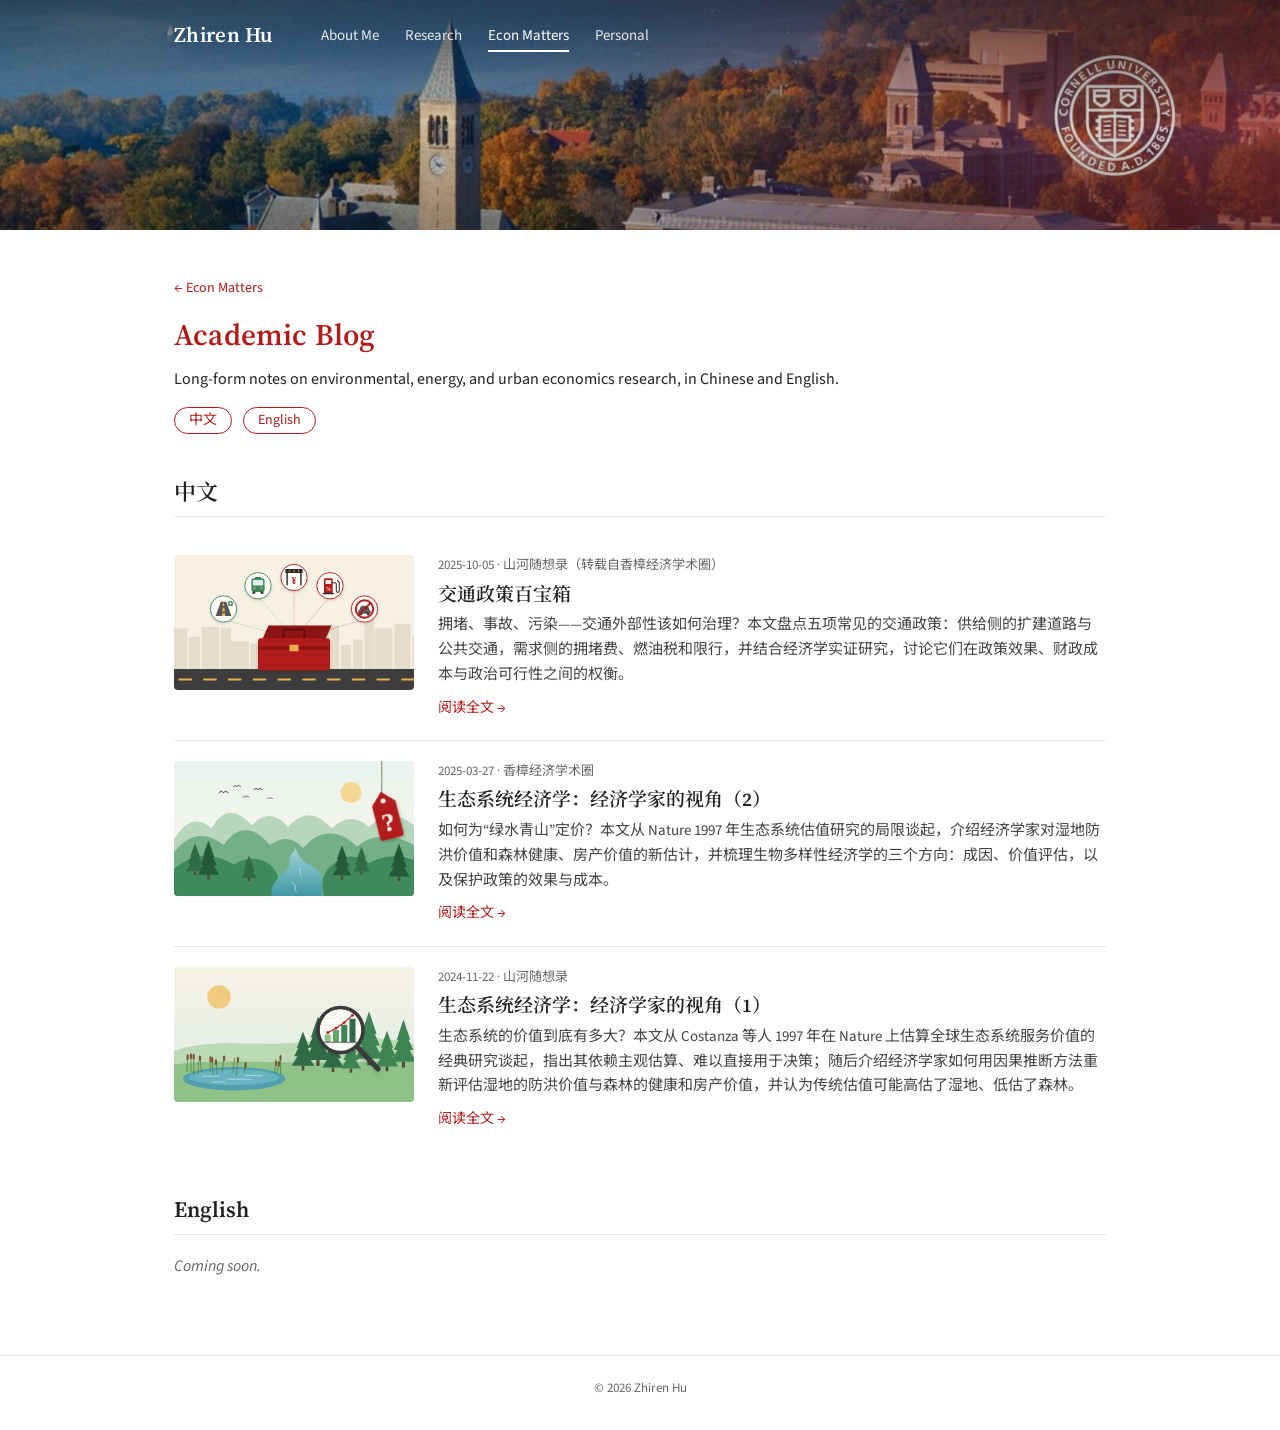
==== academic-blog.html @ 4528ad0d "Move Academic Blog to its own page; drop Weibo handle from Econ Matters Co-Authored-By: Claude Opus " ====
<!DOCTYPE html>
<html lang="en">
<head>
  <meta charset="utf-8">
  <meta name="viewport" content="width=device-width, initial-scale=1">
  <title>Academic Blog — Econ Matters — Zhiren Hu</title>
  <meta name="description" content="Academic Blog: Zhiren Hu's long-form notes on environmental, energy, and urban economics research, in Chinese and English.">
  <link rel="preconnect" href="https://fonts.googleapis.com">
  <link rel="preconnect" href="https://fonts.gstatic.com" crossorigin>
  <link rel="stylesheet" href="https://fonts.googleapis.com/css2?family=Source+Serif+4:ital,opsz,wght@0,8..60,400;0,8..60,600;1,8..60,400&family=Source+Sans+3:ital,wght@0,400;0,600;1,400&family=Noto+Serif+SC:wght@500;600&family=Noto+Sans+SC:wght@400;500&display=swap">
  <link rel="stylesheet" href="assets/style.css?v=4">
</head>
<body>
  <header class="site-header">
    <nav class="nav">
      <a class="brand" href="index.html">Zhiren Hu</a>
      <ul>
        <li><a href="index.html">About Me</a></li>
        <li><a href="research.html">Research</a></li>
        <li><a class="active" href="blog.html">Econ Matters</a></li>
        <li><a href="personal.html">Personal</a></li>
      </ul>
    </nav>
  </header>

  <main>
    <a class="back" href="blog.html">← Econ Matters</a>
    <h1 class="page-title">Academic Blog</h1>
    <p class="intro">Long-form notes on environmental, energy, and urban economics research, in Chinese and English.</p>
    <div class="lang-switch">
      <a href="#zh">中文</a>
      <a href="#en">English</a>
    </div>

    <h2 id="zh">中文</h2>

    <article class="post">
      <a class="cover" href="blog/transport-policy-toolbox.html"><img src="assets/img/blog/transport-policy-toolbox-cover.svg" alt="" loading="lazy"></a>
      <div class="post-body">
        <div class="post-meta"><time datetime="2025-10-05">2025-10-05</time> · 山河随想录（转载自香樟经济学术圈）</div>
        <h3 class="post-title"><a href="blog/transport-policy-toolbox.html">交通政策百宝箱</a></h3>
        <p class="post-excerpt">拥堵、事故、污染——交通外部性该如何治理？本文盘点五项常见的交通政策：供给侧的扩建道路与公共交通，需求侧的拥堵费、燃油税和限行，并结合经济学实证研究，讨论它们在政策效果、财政成本与政治可行性之间的权衡。</p>
        <a class="read-more" href="blog/transport-policy-toolbox.html">阅读全文 →</a>
      </div>
    </article>

    <article class="post">
      <a class="cover" href="blog/ecosystem-economics-2.html"><img src="assets/img/blog/ecosystem-economics-2-cover.svg" alt="" loading="lazy"></a>
      <div class="post-body">
        <div class="post-meta"><time datetime="2025-03-27">2025-03-27</time> · 香樟经济学术圈</div>
        <h3 class="post-title"><a href="blog/ecosystem-economics-2.html">生态系统经济学：经济学家的视角（2）</a></h3>
        <p class="post-excerpt">如何为“绿水青山”定价？本文从 Nature 1997 年生态系统估值研究的局限谈起，介绍经济学家对湿地防洪价值和森林健康、房产价值的新估计，并梳理生物多样性经济学的三个方向：成因、价值评估，以及保护政策的效果与成本。</p>
        <a class="read-more" href="blog/ecosystem-economics-2.html">阅读全文 →</a>
      </div>
    </article>

    <article class="post">
      <a class="cover" href="blog/ecosystem-economics-1.html"><img src="assets/img/blog/ecosystem-economics-1-cover.svg" alt="" loading="lazy"></a>
      <div class="post-body">
        <div class="post-meta"><time datetime="2024-11-22">2024-11-22</time> · 山河随想录</div>
        <h3 class="post-title"><a href="blog/ecosystem-economics-1.html">生态系统经济学：经济学家的视角（1）</a></h3>
        <p class="post-excerpt">生态系统的价值到底有多大？本文从 Costanza 等人 1997 年在 Nature 上估算全球生态系统服务价值的经典研究谈起，指出其依赖主观估算、难以直接用于决策；随后介绍经济学家如何用因果推断方法重新评估湿地的防洪价值与森林的健康和房产价值，并认为传统估值可能高估了湿地、低估了森林。</p>
        <a class="read-more" href="blog/ecosystem-economics-1.html">阅读全文 →</a>
      </div>
    </article>

    <h2 id="en">English</h2>
    <p class="empty-note">Coming soon.</p>
  </main>

  <footer>&copy; 2026 Zhiren Hu</footer>
</body>
</html>
---- assets/style.css ----
:root {
  --accent: #b31b1b;
  --accent-dark: #8a1414;
  --text: #222;
  --muted: #666;
  --line: #e6e6e6;
  --bg: #fff;
  --tag-bg: #f6eaea;
  --maxw: 980px;
  --sans: "Source Sans 3", "Noto Sans SC", "PingFang SC", "Microsoft YaHei", "Helvetica Neue", Arial, sans-serif;
  --serif: "Source Serif 4", "Noto Serif SC", "Songti SC", "SimSun", Georgia, serif;
}

* { box-sizing: border-box; }

html { scroll-behavior: smooth; }

body {
  margin: 0;
  font-family: var(--sans);
  font-size: 16px;
  -webkit-font-smoothing: antialiased;
  text-rendering: optimizeLegibility;
  line-height: 1.65;
  color: var(--text);
  background: var(--bg);
}

a { color: var(--accent); text-decoration: none; }
a:hover { text-decoration: underline; }

/* ---------- header ---------- */
.site-header {
  position: relative;
  height: 230px;
  /* banner.jpg is cropped so the Cornell seal sits on the image's vertical centre */
  background: url("img/banner.jpg?v=2") 85% center / cover no-repeat;
}
.site-header::after {
  content: "";
  position: absolute; inset: 0;
  background: linear-gradient(to bottom, rgba(0,0,0,.55), rgba(0,0,0,.15) 55%, rgba(0,0,0,.35));
}
.nav {
  position: relative; z-index: 1;
  max-width: var(--maxw);
  margin: 0 auto;
  padding: 18px 24px;
  display: flex; align-items: center; gap: 48px;
}
.nav .brand {
  color: #fff; font-family: var(--serif); font-weight: 600; font-size: 21px; letter-spacing: .3px;
}
.nav .brand:hover { text-decoration: none; }
.nav ul { list-style: none; margin: 0; padding: 0; display: flex; gap: 26px; }
.nav ul a {
  color: rgba(255,255,255,.88); font-size: 15px; padding-bottom: 4px;
  border-bottom: 2px solid transparent;
}
.nav ul a:hover { color: #fff; text-decoration: none; }
.nav ul a.active { color: #fff; border-bottom-color: #fff; }

/* ---------- main ---------- */
main {
  max-width: var(--maxw);
  margin: 0 auto;
  padding: 44px 24px 60px;
}

h1 {
  font-family: var(--serif);
  color: var(--accent);
  font-weight: 600;
  font-size: 30px;
  letter-spacing: .2px;
  margin: 0 0 18px;
}
h1 .zh { font-size: 26px; font-weight: 500; margin-left: 8px; letter-spacing: 2px; }

h2 {
  font-family: var(--serif);
  font-weight: 600;
  font-size: 22px;
  color: var(--text);
  border-bottom: 1px solid var(--line);
  padding-bottom: 6px;
  margin: 40px 0 18px;
}
h2:first-child { margin-top: 0; }

/* ---------- about ---------- */
.about {
  display: grid;
  grid-template-columns: 270px 1fr;
  gap: 44px;
  align-items: start;
}
.about img.photo {
  width: 100%;
  border-radius: 4px;
  box-shadow: 0 2px 12px rgba(0,0,0,.12);
}
.about p { margin: 0 0 14px; }

.topic-1 { color: var(--accent); font-weight: 600; }
.topic-2 { color: #2e7d32; font-weight: 600; }
.topic-3 { color: #1565c0; font-weight: 600; }

.info {
  display: grid;
  grid-template-columns: 130px 1fr;
  row-gap: 8px;
  margin-top: 26px;
  padding-top: 20px;
  border-top: 1px solid var(--line);
}
.info dt { font-weight: 600; color: var(--muted); }
.info dd { margin: 0; }

.affil-logo { margin-top: 22px; width: 100%; max-width: 270px; display: block; }

/* ---------- papers ---------- */
.paper {
  padding: 16px 0 18px;
  border-bottom: 1px solid var(--line);
}
.paper:last-child { border-bottom: none; }
.paper .title {
  font-family: var(--serif);
  font-weight: 600;
  font-size: 17.5px;
  line-height: 1.4;
  color: var(--text);
}
.paper .num {
  color: var(--accent);
  margin-right: 10px;
}
.paper .authors { color: var(--muted); margin-top: 2px; }
.paper .venue { font-style: italic; margin-top: 2px; }
.paper .links { margin-top: 6px; font-size: 14px; }
.paper .links a {
  display: inline-block;
  border: 1px solid var(--accent);
  border-radius: 3px;
  padding: 1px 9px;
  margin: 2px 6px 2px 0;
}
.paper .links a:hover { background: var(--accent); color: #fff; text-decoration: none; }
.tag {
  display: inline-block;
  background: var(--tag-bg);
  color: var(--accent-dark);
  font-family: var(--sans);
  font-weight: 400;
  font-size: 12px;
  line-height: 1.6;
  border-radius: 10px;
  padding: 0 10px;
  margin-left: 10px;
  vertical-align: 2px;
  white-space: nowrap;
}
.tag + .tag { margin-left: 5px; }

.intro { margin: 0 0 10px; }

/* ---------- blog ---------- */
main > .back { font-size: 14px; display: inline-block; margin-bottom: 10px; }
.page-title { margin-bottom: 6px; }
.lang-switch { margin: 14px 0 6px; }
.lang-switch a {
  display: inline-block;
  border: 1px solid var(--accent);
  border-radius: 14px;
  padding: 1px 14px;
  margin-right: 8px;
  font-size: 14px;
}
.lang-switch a:hover { background: var(--accent); color: #fff; text-decoration: none; }
h2[id], h3[id] { scroll-margin-top: 20px; }

.modules {
  display: grid;
  grid-template-columns: repeat(2, 1fr);
  gap: 18px;
  margin: 24px 0 8px;
}
.module {
  display: flex;
  flex-direction: column;
  gap: 6px;
  padding: 18px 20px 16px;
  border: 1px solid var(--line);
  border-radius: 8px;
  color: var(--text);
  transition: border-color .2s, box-shadow .2s, transform .2s;
}
.module:hover {
  text-decoration: none;
  border-color: var(--accent);
  box-shadow: 0 6px 18px rgba(0,0,0,.08);
  transform: translateY(-2px);
}
.module-icon {
  width: 38px; height: 38px;
  border-radius: 50%;
  background: var(--tag-bg);
  display: flex; align-items: center; justify-content: center;
}
.module-icon svg {
  width: 21px; height: 21px;
  fill: none;
  stroke: var(--accent);
  stroke-width: 1.7;
  stroke-linecap: round;
  stroke-linejoin: round;
}
.module-title { font-family: var(--serif); font-weight: 600; font-size: 19px; margin-top: 4px; }
.module-desc { color: #555; font-size: 14.5px; line-height: 1.55; flex: 1; }
.module-go { color: var(--accent); font-size: 14px; }

.blog-lang {
  font-family: var(--serif);
  font-weight: 600;
  font-size: 18px;
  color: var(--accent);
  margin: 26px 0 0;
}

.post {
  display: grid;
  grid-template-columns: 240px 1fr;
  gap: 24px;
  padding: 20px 0;
  border-bottom: 1px solid var(--line);
}
.post:last-of-type { border-bottom: none; }
.post .cover {
  display: block;
  aspect-ratio: 16 / 9;
  overflow: hidden;
  border-radius: 4px;
  background: #f2f2f2;
}
.post .cover img {
  width: 100%; height: 100%;
  object-fit: cover;
  transition: transform .3s ease;
}
.post .cover:hover img { transform: scale(1.04); }
.post-meta { color: var(--muted); font-size: 13px; }
.post-title {
  font-family: var(--serif);
  font-weight: 600;
  font-size: 19px;
  line-height: 1.4;
  margin: 4px 0 6px;
}
.post-title a { color: var(--text); }
.post-title a:hover { color: var(--accent); text-decoration: none; }
.post-excerpt { margin: 0 0 6px; color: #444; font-size: 15px; }
.read-more { font-size: 14px; }
.empty-note { color: var(--muted); font-style: italic; }

/* ---------- single post ---------- */
.post-page { max-width: 720px; margin: 0 auto; }
.post-page .back { font-size: 14px; display: inline-block; }
.post-page-title {
  font-size: 30px;
  line-height: 1.35;
  margin: 14px 0 6px;
}
.post-subtitle {
  font-family: var(--serif);
  font-size: 19px;
  color: #555;
  margin: 0 0 8px;
}
.post-page .post-meta { margin-bottom: 22px; }
.hero { margin: 0 0 28px; }
.hero img { width: 100%; max-height: 420px; object-fit: cover; border-radius: 4px; display: block; }
.hero figcaption { color: var(--muted); font-size: 13px; text-align: center; margin-top: 6px; }
.post-page p { margin: 0 0 1.1em; line-height: 1.9; text-align: justify; }
.post-page h2 { margin-top: 36px; }
.post-page .sec-num {
  color: var(--accent);
  margin-right: 10px;
}
.refs {
  font-size: 14px;
  line-height: 1.6;
  color: #444;
  padding-left: 1.6em;
}
.refs li { margin-bottom: 6px; }
.post-page .post-source {
  color: var(--muted);
  font-size: 14px;
  border-top: 1px solid var(--line);
  padding-top: 14px;
  margin-top: 32px;
}

/* ---------- footer ---------- */
footer {
  border-top: 1px solid var(--line);
  color: var(--muted);
  font-size: 13px;
  text-align: center;
  padding: 22px 24px 30px;
}

/* ---------- responsive ---------- */
@media (max-width: 760px) {
  .site-header {
    height: 170px;
    background-position: 84.5% center;
  }
  .nav { flex-direction: column; align-items: flex-start; gap: 10px; }
  .nav ul { gap: 14px; }
  .nav ul a { font-size: 14px; }
  .about { grid-template-columns: 1fr; gap: 24px; }
  .about .side { max-width: 170px; }
  .affil-logo { display: none; }
  .info { grid-template-columns: 105px 1fr; }
  .post { grid-template-columns: 1fr; gap: 12px; }
  .modules { grid-template-columns: 1fr; }
  main { padding-top: 30px; }
}
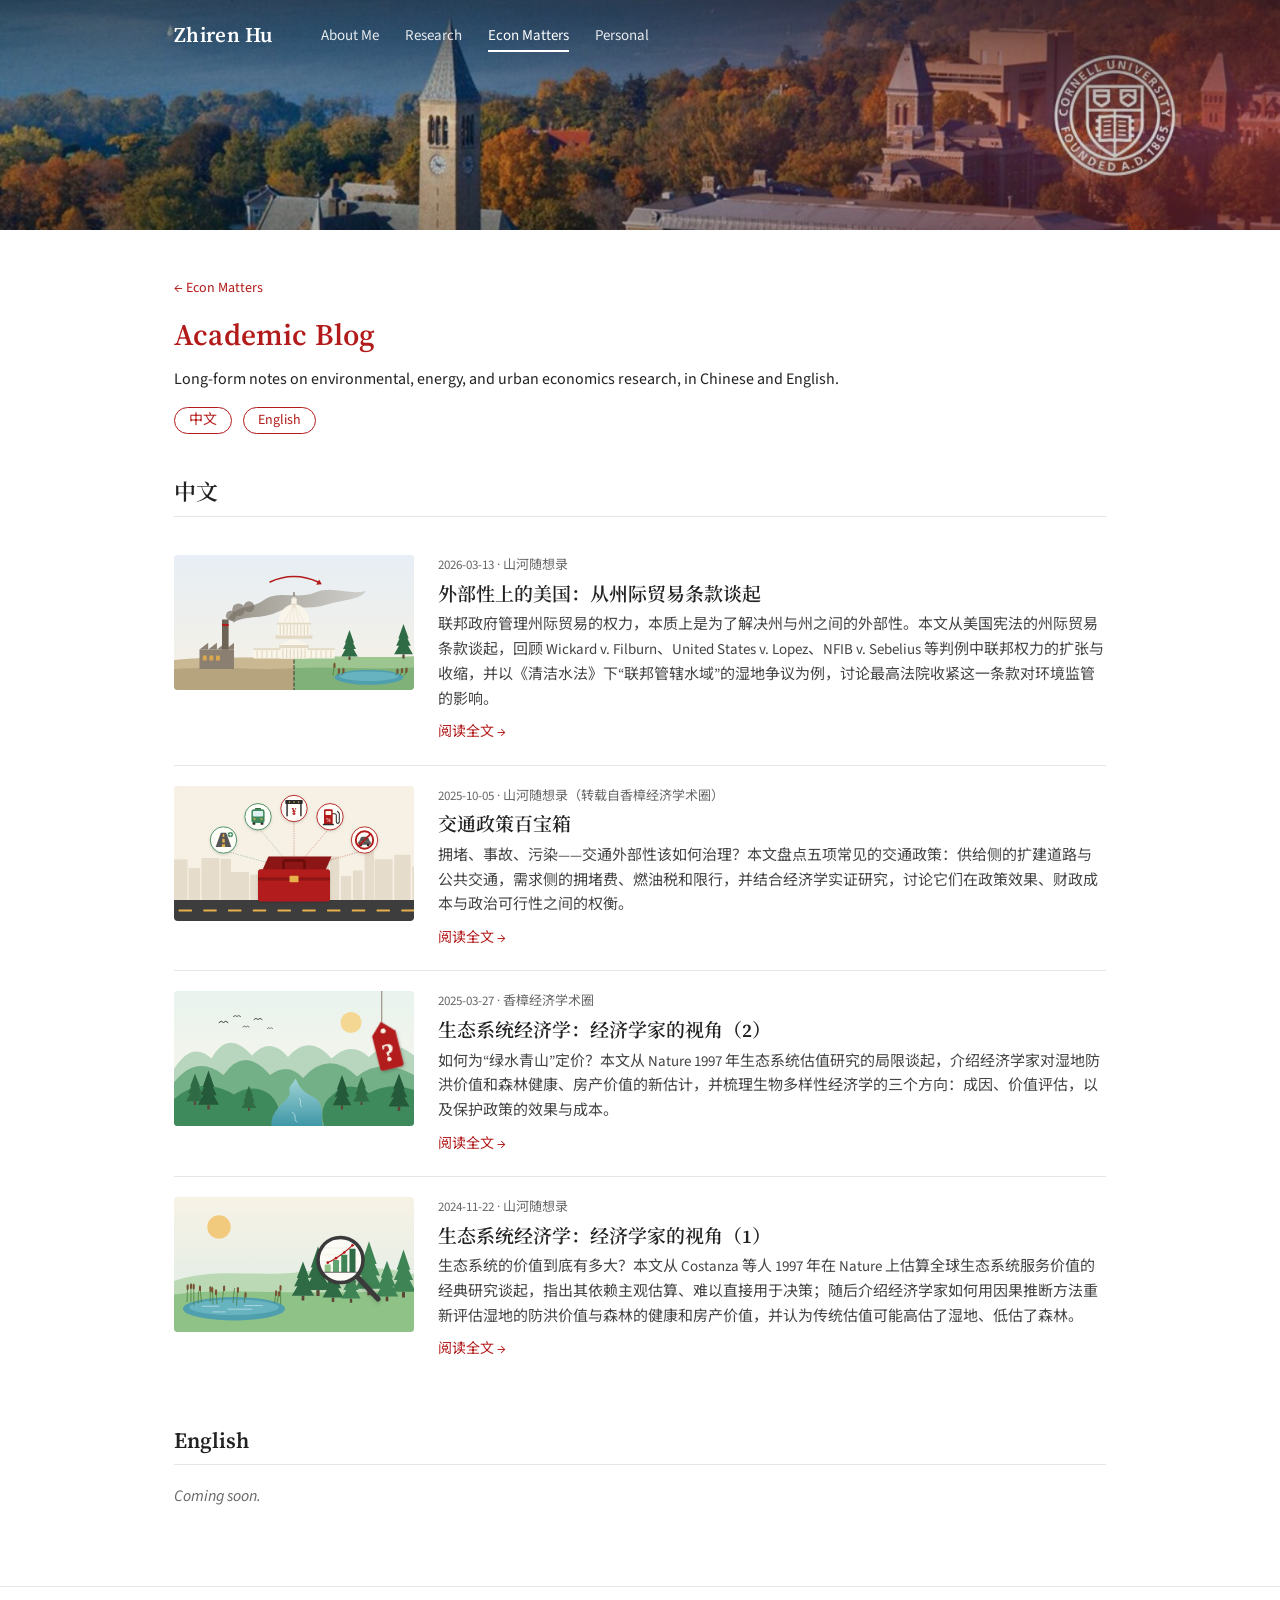
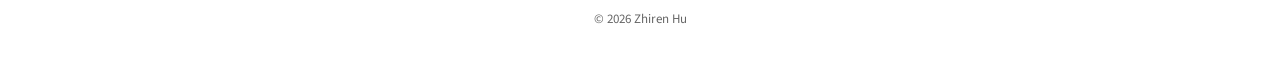
==== commit e4782b53: "Academic Blog: add 外部性上的美国 post with illustrated cover Co-Authored-By: Claude Opus 5.5 <noreply@anth" ====
--- a/academic-blog.html
+++ b/academic-blog.html
@@ -8,7 +8,7 @@
   <link rel="preconnect" href="https://fonts.googleapis.com">
   <link rel="preconnect" href="https://fonts.gstatic.com" crossorigin>
   <link rel="stylesheet" href="https://fonts.googleapis.com/css2?family=Source+Serif+4:ital,opsz,wght@0,8..60,400;0,8..60,600;1,8..60,400&family=Source+Sans+3:ital,wght@0,400;0,600;1,400&family=Noto+Serif+SC:wght@500;600&family=Noto+Sans+SC:wght@400;500&display=swap">
-  <link rel="stylesheet" href="assets/style.css?v=4">
+  <link rel="stylesheet" href="assets/style.css?v=5">
 </head>
 <body>
   <header class="site-header">
@@ -33,6 +33,16 @@
     </div>
 
     <h2 id="zh">中文</h2>
+
+    <article class="post">
+      <a class="cover" href="blog/us-interstate-commerce-externality.html"><img src="assets/img/blog/us-interstate-commerce-externality-cover.svg" alt="" loading="lazy"></a>
+      <div class="post-body">
+        <div class="post-meta"><time datetime="2026-03-13">2026-03-13</time> · 山河随想录</div>
+        <h3 class="post-title"><a href="blog/us-interstate-commerce-externality.html">外部性上的美国：从州际贸易条款谈起</a></h3>
+        <p class="post-excerpt">联邦政府管理州际贸易的权力，本质上是为了解决州与州之间的外部性。本文从美国宪法的州际贸易条款谈起，回顾 Wickard v. Filburn、United States v. Lopez、NFIB v. Sebelius 等判例中联邦权力的扩张与收缩，并以《清洁水法》下“联邦管辖水域”的湿地争议为例，讨论最高法院收紧这一条款对环境监管的影响。</p>
+        <a class="read-more" href="blog/us-interstate-commerce-externality.html">阅读全文 →</a>
+      </div>
+    </article>
 
     <article class="post">
       <a class="cover" href="blog/transport-policy-toolbox.html"><img src="assets/img/blog/transport-policy-toolbox-cover.svg" alt="" loading="lazy"></a>
--- a/assets/style.css
+++ b/assets/style.css
@@ -328,3 +328,27 @@
   .modules { grid-template-columns: 1fr; }
   main { padding-top: 30px; }
 }
+
+/* ---------- news timeline (GitHub-style) ---------- */
+.news { margin-top: 48px; }
+.timeline { list-style: none; margin: 0; padding: 0; position: relative; }
+.timeline::before {
+  content: ""; position: absolute; top: 6px; bottom: 6px; left: 15px;
+  width: 2px; background: #d0d7de;
+}
+.tl-item { position: relative; display: flex; gap: 16px; padding: 0 0 22px; }
+.tl-item:last-child { padding-bottom: 0; }
+.tl-icon {
+  position: relative; z-index: 1; flex: 0 0 32px; height: 32px; border-radius: 50%;
+  display: flex; align-items: center; justify-content: center;
+  background: #f6f8fa; border: 2px solid #fff; box-shadow: 0 0 0 1px #d0d7de; color: #57606a;
+}
+.tl-icon svg { width: 16px; height: 16px; fill: none; stroke: currentColor; stroke-width: 1.5; stroke-linecap: round; stroke-linejoin: round; }
+.tl-green  { background: #1f883d; color: #fff; box-shadow: none; }
+.tl-purple { background: #8250df; color: #fff; box-shadow: none; }
+.tl-blue   { background: #0969da; color: #fff; box-shadow: none; }
+.tl-orange { background: #bc4c00; color: #fff; box-shadow: none; }
+.tl-gray   { background: #6e7781; color: #fff; box-shadow: none; }
+.tl-body { flex: 1; padding-top: 4px; }
+.tl-body time { display: block; font-size: 13px; font-weight: 600; color: var(--muted); letter-spacing: .3px; margin-bottom: 2px; }
+.tl-body p { margin: 0; }
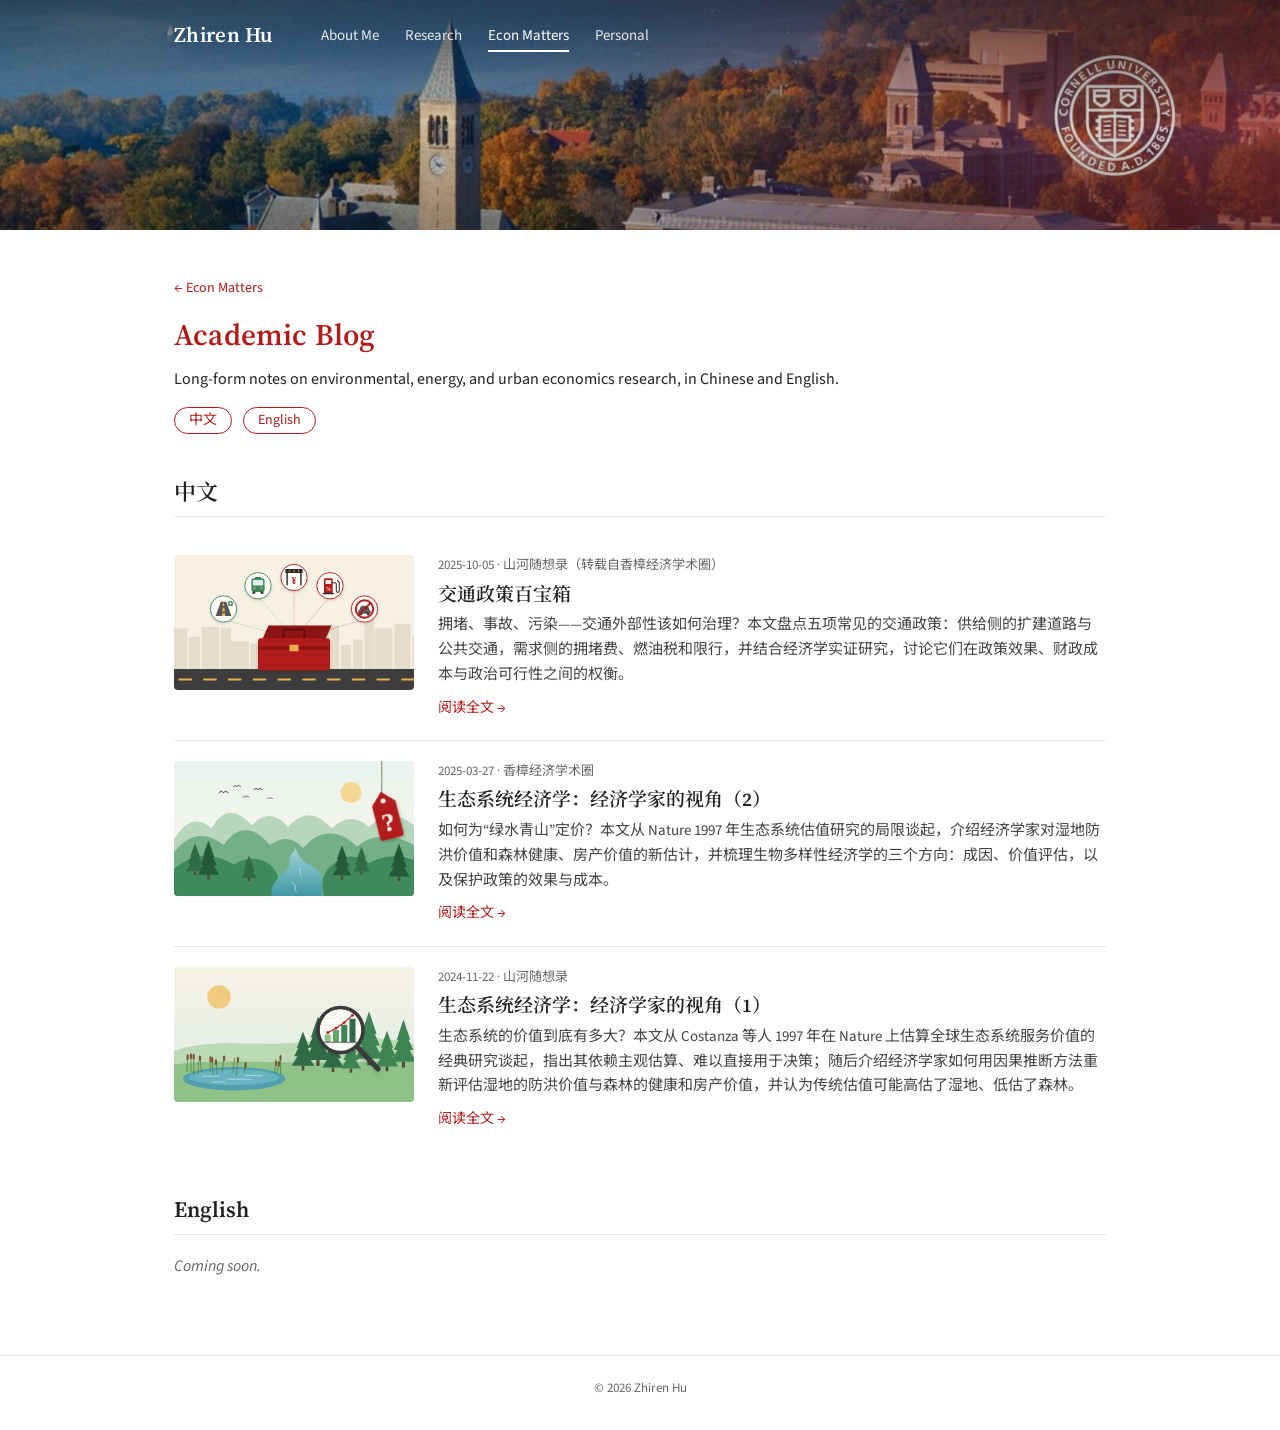
==== commit a96f8d43: "Remove 外部性上的美国 post Co-Authored-By: Claude Opus 5.5 <noreply@anthropic.com>" ====
--- a/academic-blog.html
+++ b/academic-blog.html
@@ -33,16 +33,6 @@
     </div>
 
     <h2 id="zh">中文</h2>
-
-    <article class="post">
-      <a class="cover" href="blog/us-interstate-commerce-externality.html"><img src="assets/img/blog/us-interstate-commerce-externality-cover.svg" alt="" loading="lazy"></a>
-      <div class="post-body">
-        <div class="post-meta"><time datetime="2026-03-13">2026-03-13</time> · 山河随想录</div>
-        <h3 class="post-title"><a href="blog/us-interstate-commerce-externality.html">外部性上的美国：从州际贸易条款谈起</a></h3>
-        <p class="post-excerpt">联邦政府管理州际贸易的权力，本质上是为了解决州与州之间的外部性。本文从美国宪法的州际贸易条款谈起，回顾 Wickard v. Filburn、United States v. Lopez、NFIB v. Sebelius 等判例中联邦权力的扩张与收缩，并以《清洁水法》下“联邦管辖水域”的湿地争议为例，讨论最高法院收紧这一条款对环境监管的影响。</p>
-        <a class="read-more" href="blog/us-interstate-commerce-externality.html">阅读全文 →</a>
-      </div>
-    </article>
 
     <article class="post">
       <a class="cover" href="blog/transport-policy-toolbox.html"><img src="assets/img/blog/transport-policy-toolbox-cover.svg" alt="" loading="lazy"></a>
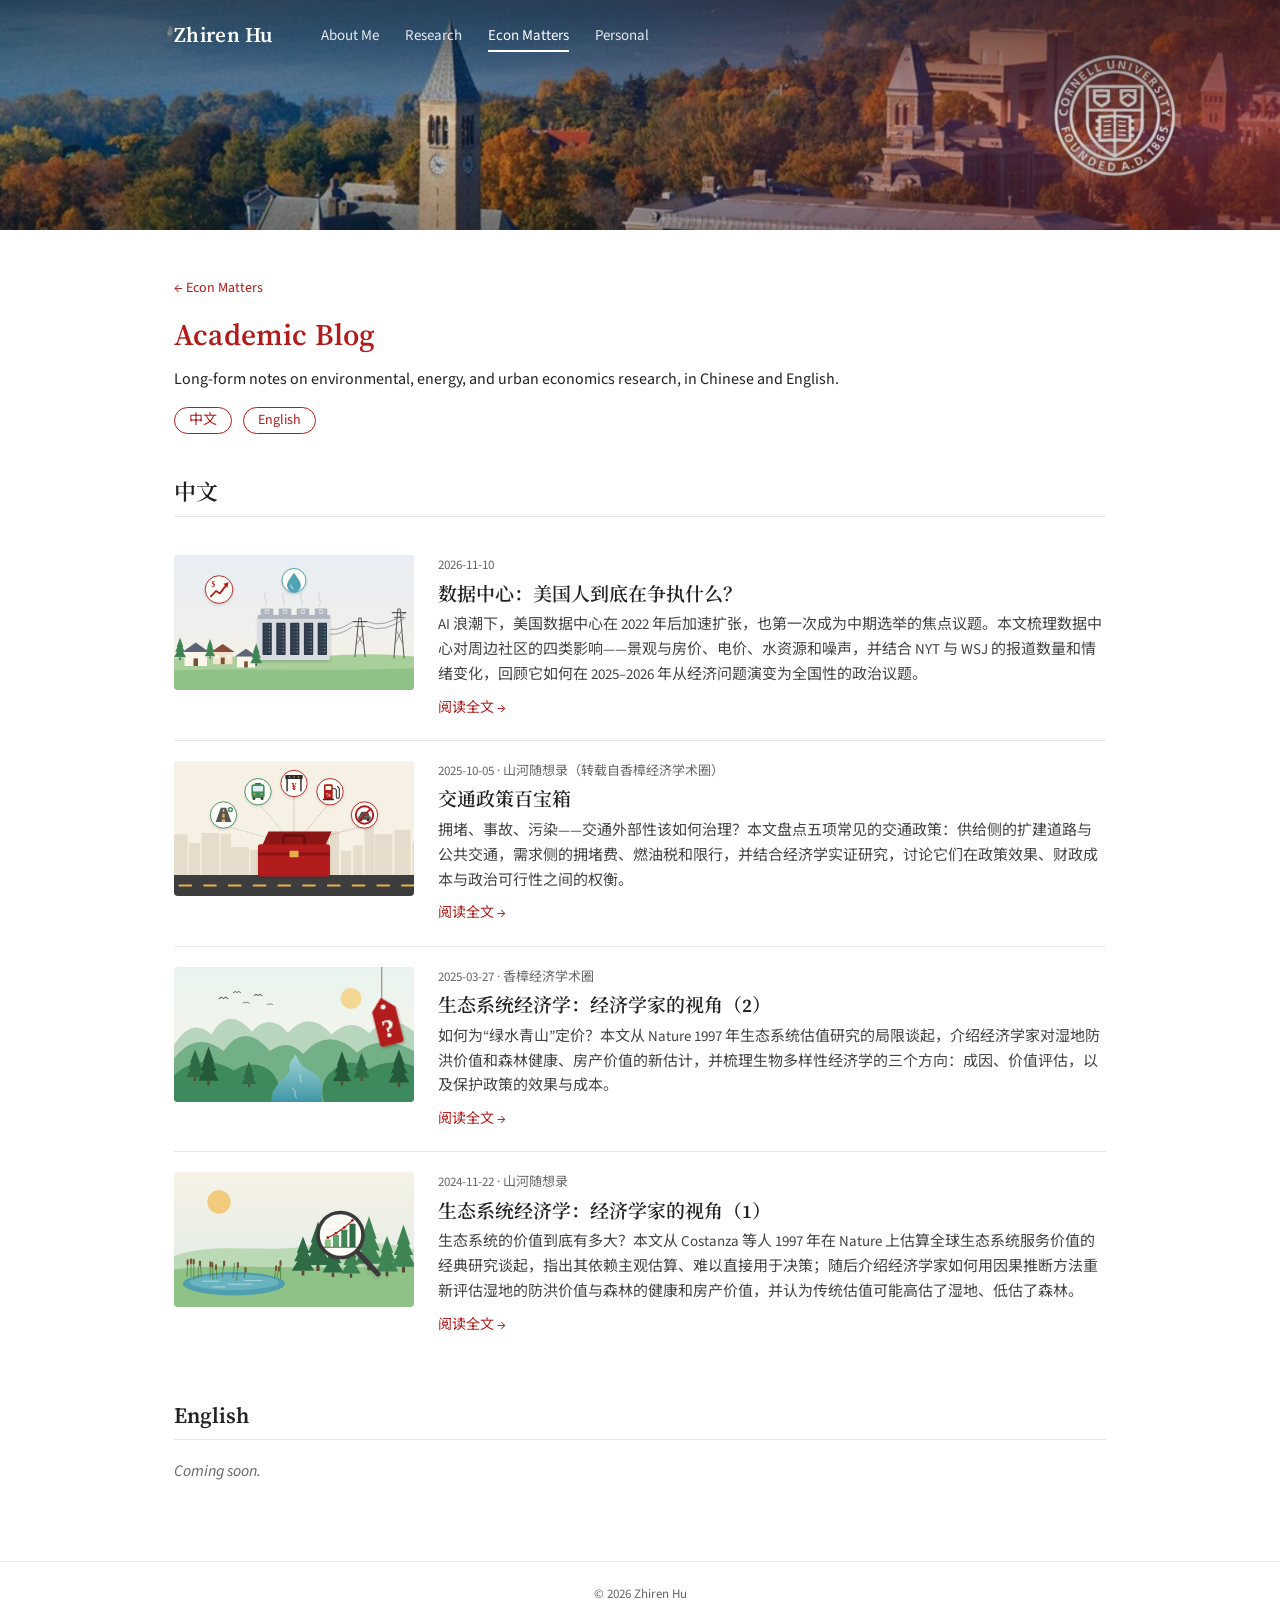
==== commit 66faeaf5: "Academic Blog: add 数据中心：美国人到底在争执什么？ Co-Authored-By: Claude Opus 5.5 <noreply@anthropic.com>" ====
--- a/academic-blog.html
+++ b/academic-blog.html
@@ -8,7 +8,7 @@
   <link rel="preconnect" href="https://fonts.googleapis.com">
   <link rel="preconnect" href="https://fonts.gstatic.com" crossorigin>
   <link rel="stylesheet" href="https://fonts.googleapis.com/css2?family=Source+Serif+4:ital,opsz,wght@0,8..60,400;0,8..60,600;1,8..60,400&family=Source+Sans+3:ital,wght@0,400;0,600;1,400&family=Noto+Serif+SC:wght@500;600&family=Noto+Sans+SC:wght@400;500&display=swap">
-  <link rel="stylesheet" href="assets/style.css?v=5">
+  <link rel="stylesheet" href="assets/style.css?v=6">
 </head>
 <body>
   <header class="site-header">
@@ -33,6 +33,16 @@
     </div>
 
     <h2 id="zh">中文</h2>
+
+    <article class="post">
+      <a class="cover" href="blog/us-data-center-politics.html"><img src="assets/img/blog/us-data-center-politics-cover.svg" alt="" loading="lazy"></a>
+      <div class="post-body">
+        <div class="post-meta"><time datetime="2026-11-10">2026-11-10</time></div>
+        <h3 class="post-title"><a href="blog/us-data-center-politics.html">数据中心：美国人到底在争执什么？</a></h3>
+        <p class="post-excerpt">AI 浪潮下，美国数据中心在 2022 年后加速扩张，也第一次成为中期选举的焦点议题。本文梳理数据中心对周边社区的四类影响——景观与房价、电价、水资源和噪声，并结合 NYT 与 WSJ 的报道数量和情绪变化，回顾它如何在 2025–2026 年从经济问题演变为全国性的政治议题。</p>
+        <a class="read-more" href="blog/us-data-center-politics.html">阅读全文 →</a>
+      </div>
+    </article>
 
     <article class="post">
       <a class="cover" href="blog/transport-policy-toolbox.html"><img src="assets/img/blog/transport-policy-toolbox-cover.svg" alt="" loading="lazy"></a>
--- a/assets/style.css
+++ b/assets/style.css
@@ -352,3 +352,11 @@
 .tl-body { flex: 1; padding-top: 4px; }
 .tl-body time { display: block; font-size: 13px; font-weight: 600; color: var(--muted); letter-spacing: .3px; margin-bottom: 2px; }
 .tl-body p { margin: 0; }
+
+/* ---------- in-post figures ---------- */
+.post-fig { margin: 26px 0 30px; }
+.post-fig img { width: 100%; display: block; border-radius: 3px; }
+.post-fig figcaption { margin-top: 8px; text-align: center; font-size: 13px; line-height: 1.6; color: var(--muted); }
+.post-fig .fig-title { display: block; font-size: 14.5px; font-weight: 600; color: var(--text); }
+.post-fig .fig-src { display: block; }
+.post-fig .fig-src a { color: var(--muted); text-decoration: underline; text-decoration-color: #ccc; }
